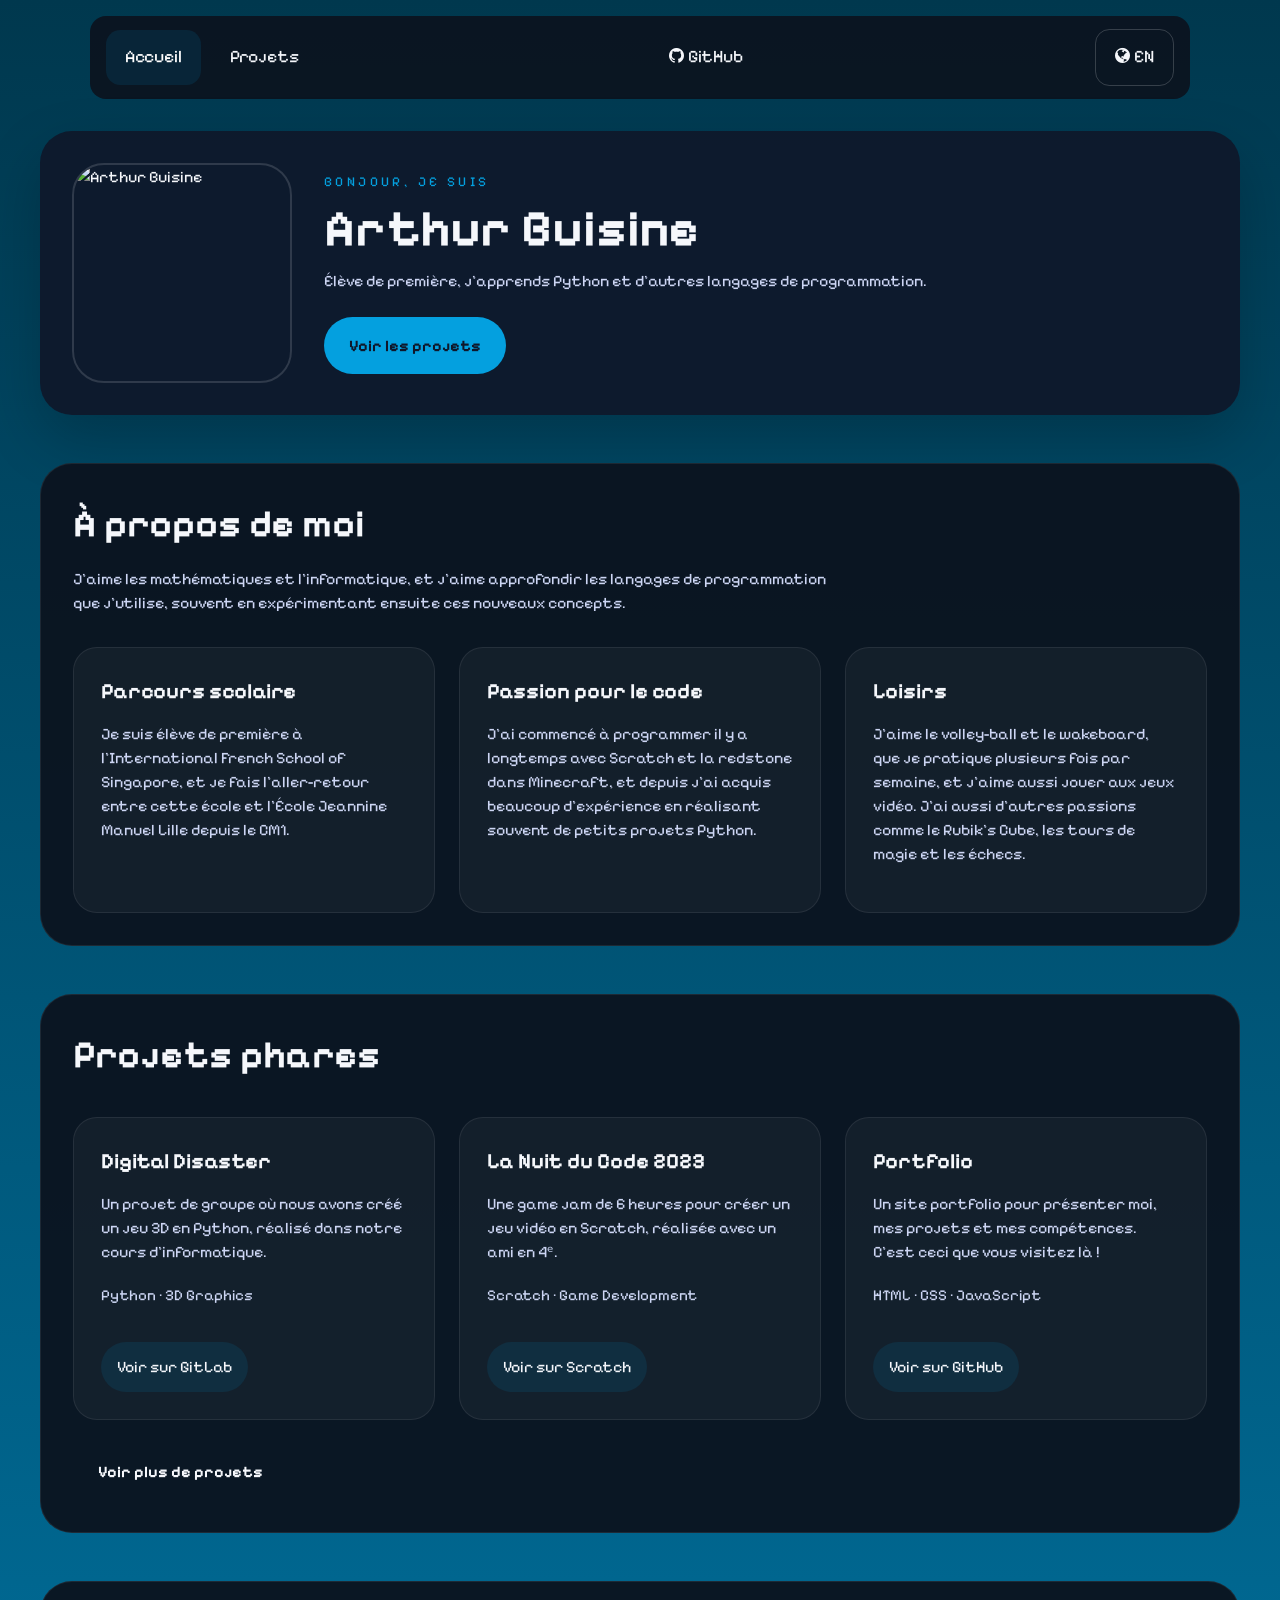
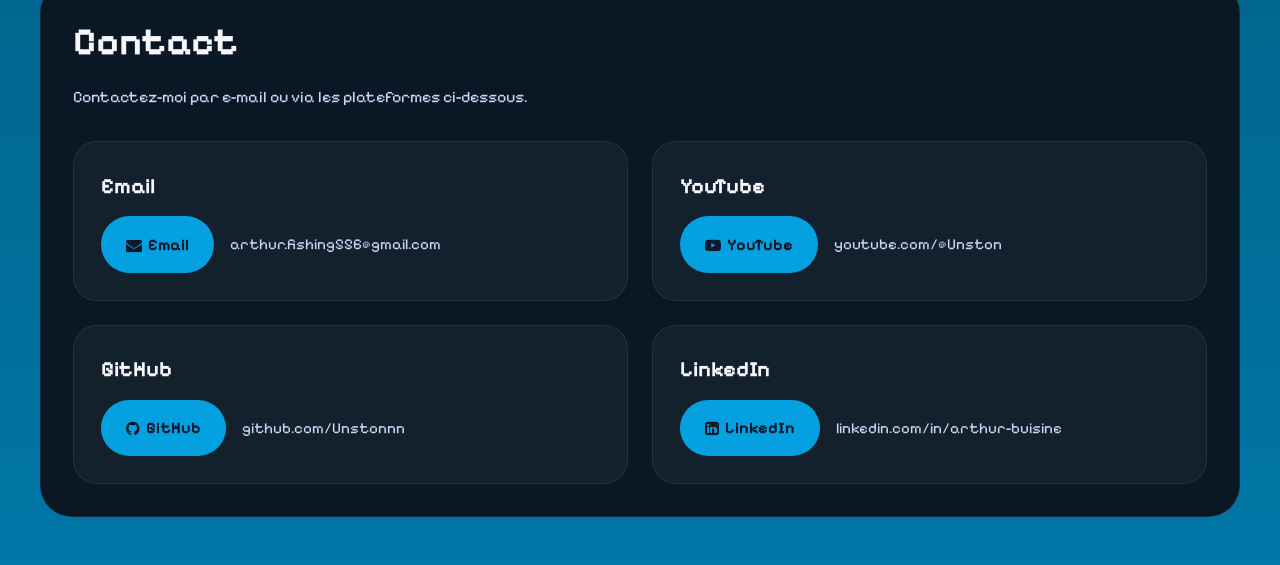
==== fr/index.html @ 14a2910e "Uploading website files" ====
<!DOCTYPE html>
<html lang="fr">
  <head>
    <meta charset="UTF-8">
    <meta http-equiv="X-UA-Compatible" content="IE=edge">
    <meta name="viewport" content="width=device-width, initial-scale=1.0">
    <link rel="stylesheet" href="style.css">
    <link rel="preconnect" href="https://fonts.googleapis.com">
    <link rel="preconnect" href="https://fonts.gstatic.com" crossorigin>
    <link href="https://fonts.googleapis.com/css2?family=Pixelify+Sans:wght@400..700&display=swap" rel="stylesheet">
    <link rel="stylesheet" href="https://cdnjs.cloudflare.com/ajax/libs/font-awesome/4.7.0/css/font-awesome.min.css">
    <link rel="icon" type="image/webp" href="https://lh3.googleusercontent.com/a/AEdFTp6S_bJy0uer4h3flo6Kh8U7zRvsUjUHsUW0j9g6tw=s288-p-rw-no">
    <title>Portfolio d'Arthur Buisine</title>
  </head>
  <body>
    <header>
      <div class="navigation">
        <a class="active" href="">Accueil</a>
        <a href="projects">Projets</a>
        <a class="split" href="https://github.com/Unstonnn" target="_blank" rel="noopener noreferrer"><i class="fa fa-github"></i> GitHub</a>
        <a class="split locale" href="../en"><i class="fa fa-globe" aria-hidden="true"></i> EN</a>
      </div>
    </header>

    <main>
      <section id="hero">
        <div class="hero-card">
          <img src="https://lh3.googleusercontent.com/a/AEdFTp6S_bJy0uer4h3flo6Kh8U7zRvsUjUHsUW0j9g6tw=s288-p-rw-no" alt="Arthur Buisine">
          <div class="hero-copy">
            <p class="eyebrow">Bonjour, je suis</p>
            <h1>Arthur Buisine</h1>
            <p class="hero-description">Élève de première, j'apprends Python et d'autres langages de programmation.</p>
            <div class="hero-actions">
              <a class="button primary" href="projects">Voir les projets</a>
            </div>
          </div>
        </div>
      </section>

      <section id="about" class="content-section">
        <div class="section-header">
          <h1>À propos de moi</h1>
          <p>J'aime les mathématiques et l'informatique, et j'aime approfondir les langages de programmation que j'utilise, souvent en expérimentant ensuite ces nouveaux concepts.</p>
        </div>

        <div class="projects-grid">
          <article class="project-card">
            <h2>Parcours scolaire</h2>
            <p>Je suis élève de première à l'International French School of Singapore, et je fais l'aller-retour entre cette école et l'École Jeannine Manuel Lille depuis le CM1.</p>
          </article>
          <article class="project-card">
            <h2>Passion pour le code</h2>
            <p>J'ai commencé à programmer il y a longtemps avec Scratch et la redstone dans Minecraft, et depuis j'ai acquis beaucoup d'expérience en réalisant souvent de petits projets Python.</p>
          </article>
          <article class="project-card">
            <h2>Loisirs</h2>
            <p>J'aime le volley-ball et le wakeboard, que je pratique plusieurs fois par semaine, et j'aime aussi jouer aux jeux vidéo. J'ai aussi d'autres passions comme le Rubik's Cube, les tours de magie et les échecs.</p>
          </article>
        </div>
      </section>

      <section id="projects">
        <div class="section-header">
          <h1>Projets phares</h1>
        </div>

        <div class="projects-grid">
          <article class="project-card">
            <h2>Digital Disaster</h2>
            <p>Un projet de groupe où nous avons créé un jeu 3D en Python, réalisé dans notre cours d'informatique.</p>
            <p class="project-tags">Python · 3D Graphics</p>
            <a class="project-link" href="https://gitlab.com/digitaldisaster/digitaldisaster" target="_blank" rel="noopener noreferrer">Voir sur GitLab</a>
          </article>

          <article class="project-card">
            <h2>La Nuit du Code 2023</h2>
            <p>Une game jam de 6 heures pour créer un jeu vidéo en Scratch, réalisée avec un ami en 4ᵉ.</p>
            <p class="project-tags">Scratch · Game Development</p>
            <a class="project-link" href="https://scratch.mit.edu/projects/854104059/" target="_blank" rel="noopener noreferrer">Voir sur Scratch</a>
          </article>

          <article class="project-card">
            <h2>Portfolio</h2>
            <p>Un site portfolio pour présenter moi, mes projets et mes compétences. C'est ceci que vous visitez là !</p>
            <p class="project-tags">HTML · CSS · JavaScript</p>
            <a class="project-link" href="https://github.com/Unstonnn/portfolio" target="_blank" rel="noopener noreferrer">Voir sur GitHub</a>
          </article>
        </div>

        <div class="projects-footer">
          <br>
          <a class="button outline" href="projects">Voir plus de projets</a>
        </div>
      </section>

      <section id="contact" class="content-section">
        <div class="section-header">
          <h1>Contact</h1>
          <p>Contactez-moi par e-mail ou via les plateformes ci-dessous.</p>
        </div>

        <div class="contact-grid">
          <article class="contact-card">
            <h2>Email</h2>
            <div class="contact-row">
              <a class="button primary" href="mailto:arthur.fishing556@gmail.com"><i class="fa fa-envelope" aria-hidden="true"></i>&nbsp;&nbsp;Email</a>
              <span class="contact-url">arthur.fishing556@gmail.com</span>
            </div>
          </article>
          <article class="contact-card">
            <h2>YouTube</h2>
            <div class="contact-row">
              <a class="button primary" href="https://www.youtube.com/@Unston" target="_blank" rel="noopener noreferrer"><i class="fa fa-youtube-play" aria-hidden="true"></i>&nbsp;&nbsp;YouTube</a>
              <span class="contact-url">youtube.com/@Unston</span>
            </div>
          </article>
          <article class="contact-card">
            <h2>GitHub</h2>
            <div class="contact-row">
              <a class="button primary" href="https://github.com/Unstonnn" target="_blank" rel="noopener noreferrer"><i class="fa fa-github" aria-hidden="true"></i>&nbsp;&nbsp;GitHub</a>
              <span class="contact-url">github.com/Unstonnn</span>
            </div>
          </article>
          <article class="contact-card">
            <h2>LinkedIn</h2>
            <div class="contact-row">
              <a class="button primary" href="https://www.linkedin.com/in/arthur-buisine" target="_blank" rel="noopener noreferrer"><i class="fa fa-linkedin-square" aria-hidden="true"></i>&nbsp;&nbsp;LinkedIn</a>
              <span class="contact-url">linkedin.com/in/arthur-buisine</span>
            </div>
          </article>
        </div>
      </section>
    </main>
  </body>
</html>
---- fr/style.css ----
:root {
  --bg-start: #00384e;
  --bg-end: #0077a7;
  --surface: rgba(15, 23, 42, 0.92);
  --text: #f5f7fb;
  --muted: #cdd6f4;
  --accent: #04a0df;
}

* {
  box-sizing: border-box;
}

body {
  margin: 0;
  min-height: 100vh;
  overflow-x: hidden;
  font-family: 'Pixelify Sans', sans-serif;
  color: var(--text);
  background: linear-gradient(180deg, var(--bg-start), var(--bg-end));
  line-height: 1.5;
}

img {
  max-width: 100%;
  height: auto;
  display: block;
}

a {
  color: inherit;
  text-decoration: none;
}

.navigation {
  display: flex;
  flex-wrap: wrap;
  align-items: center;
  justify-content: center;
  gap: 0.6rem;
  padding: 0.8rem 1rem;
  background: rgba(11, 19, 31, 0.92);
  border-radius: 1rem;
  margin: 1rem auto 0;
  width: min(1100px, calc(100% - 2rem));
}

.navigation a {
  padding: 0.9rem 1.2rem;
  color: var(--text);
  border-radius: 0.9rem;
  transition: background 0.25s ease, color 0.25s ease;
  font-size: clamp(0.95rem, 1.4vw, 1.1rem);
}

.navigation a:hover,
.navigation a.active {
  background: rgba(2, 119, 165, 0.16);
  color: #ffffff;
}

.navigation a.split {
  margin-left: auto;
}

.navigation a.locale {
  border: 1px solid rgba(255, 255, 255, 0.18);
}

main {
  width: min(1200px, calc(100% - 2rem));
  margin: 2rem auto 3rem;
}

#hero {
  background: var(--surface);
  border-radius: 2rem;
  padding: 2rem;
  box-shadow: 0 24px 60px rgba(0, 0, 0, 0.2);
}

.hero-card {
  display: grid;
  grid-template-columns: minmax(0, 220px) minmax(0, 1fr);
  gap: 2rem;
  align-items: center;
}

.hero-card img {
  width: min(220px, 70vw);
  aspect-ratio: 1 / 1;
  object-fit: cover;
  border-radius: 2rem;
  border: 2px solid rgba(255, 255, 255, 0.14);
  margin: 0 auto;
}

.hero-copy .eyebrow {
  text-transform: uppercase;
  letter-spacing: 0.25em;
  color: var(--accent);
  margin: 0 0 0.8rem;
  font-size: 0.85rem;
}

.hero-copy h1 {
  margin: 0;
  font-size: clamp(2.8rem, 4vw, 4.8rem);
  line-height: 0.95;
}

.hero-description {
  max-width: 720px;
  margin: 1rem 0 1.5rem;
  color: var(--muted);
  font-size: clamp(1rem, 1.25vw, 1.2rem);
}

.hero-actions {
  display: flex;
  flex-wrap: wrap;
  gap: 1rem;
}

.button {
  display: inline-flex;
  align-items: center;
  justify-content: center;
  padding: 0.95rem 1.5rem;
  border-radius: 999px;
  border: 1px solid transparent;
  transition: transform 0.2s ease, background 0.2s ease, border-color 0.2s ease;
  font-weight: 700;
}

.button:hover {
  transform: translateY(-1px);
}

.button.primary {
  background: var(--accent);
  color: #0f172a;
}

#projects,
.content-section {
  margin-top: 3rem;
  padding: 2rem;
  background: rgba(11, 19, 31, 0.95);
  border-radius: 2rem;
  border: 1px solid rgba(255, 255, 255, 0.08);
}

.section-header {
  max-width: 760px;
  margin-bottom: 2rem;
}

.section-header h1 {
  margin: 0;
  font-size: clamp(2.2rem, 3vw, 3rem);
}

.section-header p {
  margin: 0.85rem 0 0;
  color: var(--muted);
  font-size: 1rem;
}

.projects-grid {
  display: grid;
  grid-template-columns: repeat(3, minmax(0, 1fr));
  gap: 1.5rem;
}

.project-card,
.contact-card {
  background: rgba(255, 255, 255, 0.04);
  border: 1px solid rgba(255, 255, 255, 0.08);
  border-radius: 1.5rem;
  padding: 1.7rem;
  transition: transform 0.2s ease, border-color 0.2s ease;
}

.project-detail .project-card {
  display: grid;
  grid-template-columns: 1fr 1fr;
  gap: 2rem;
  align-items: stretch;
}

.project-content {
  display: flex;
  flex-direction: column;
  height: 100%;
}

.project-content > p:first-child {
  flex: 1 0 auto;
}

.project-image {
  width: 100%;
  border-radius: 1.25rem;
  object-fit: cover;
  height: 260px;
}

.project-card:hover,
.contact-card:hover {
  transform: translateY(-4px);
  border-color: rgba(4, 160, 223, 0.4);
}

.project-card h2,
.contact-card h2 {
  margin: 0 0 0.9rem;
  font-size: 1.35rem;
}

.project-card p,
.contact-card p {
  margin: 0 0 1.2rem;
  color: var(--muted);
}

.project-tags {
  display: inline-block;
  margin-bottom: 1.3rem;
  color: rgba(255, 255, 255, 0.72);
  font-size: 0.95rem;
}

.project-link {
  display: inline-flex;
  align-items: center;
  gap: 0.5rem;
  padding: 0.8rem 1rem;
  border-radius: 999px;
  background: rgba(2, 119, 165, 0.16);
  color: var(--text);
  margin-top: 1rem;
  display: block;
  width: fit-content;
}

.contact-grid {
  display: grid;
  grid-template-columns: repeat(2, minmax(0, 1fr));
  gap: 1.5rem;
}

.contact-row {
  display: flex;
  flex-wrap: wrap;
  align-items: center;
  gap: 1rem;
}

.contact-url {
  color: var(--muted);
  font-size: 0.95rem;
  word-break: break-all;
}

@media (max-width: 940px) {
  .projects-grid,
  .contact-grid {
    grid-template-columns: 1fr 1fr;
  }
}

@media (max-width: 760px) {
  .navigation {
    justify-content: center;
    gap: 0.5rem;
    padding: 0.75rem 0.9rem;
  }

  .navigation a {
    padding: 0.85rem 1rem;
  }

  .hero-card {
    grid-template-columns: 1fr;
    text-align: center;
  }

  .hero-card img {
    margin: 0 auto;
  }

  .project-detail .project-card {
    grid-template-columns: 1fr;
  }

  .projects-grid,
  .contact-grid {
    grid-template-columns: 1fr;
  }

  .project-card,
  .contact-card,
  #projects,
  .content-section {
    padding: 1.5rem;
  }

  .project-image {
    height: auto;
    min-height: 180px;
  }

  .hero-copy h1 {
    font-size: clamp(2.2rem, 6vw, 3.4rem);
  }

  .navigation a.split {
    margin-left: 0;
  }
}

@media (max-width: 560px) {
  main {
    margin: 1rem auto 2rem;
  }

  .navigation {
    width: calc(100% - 1rem);
  }

  .navigation a {
    flex: 1 1 100%;
    min-width: 0;
    text-align: center;
  }

  .hero-description,
  .section-header p,
  .project-card p,
  .contact-card p,
  .project-tags,
  .contact-url {
    font-size: 0.98rem;
  }

  .button,
  .project-link {
    width: 100%;
  }
}
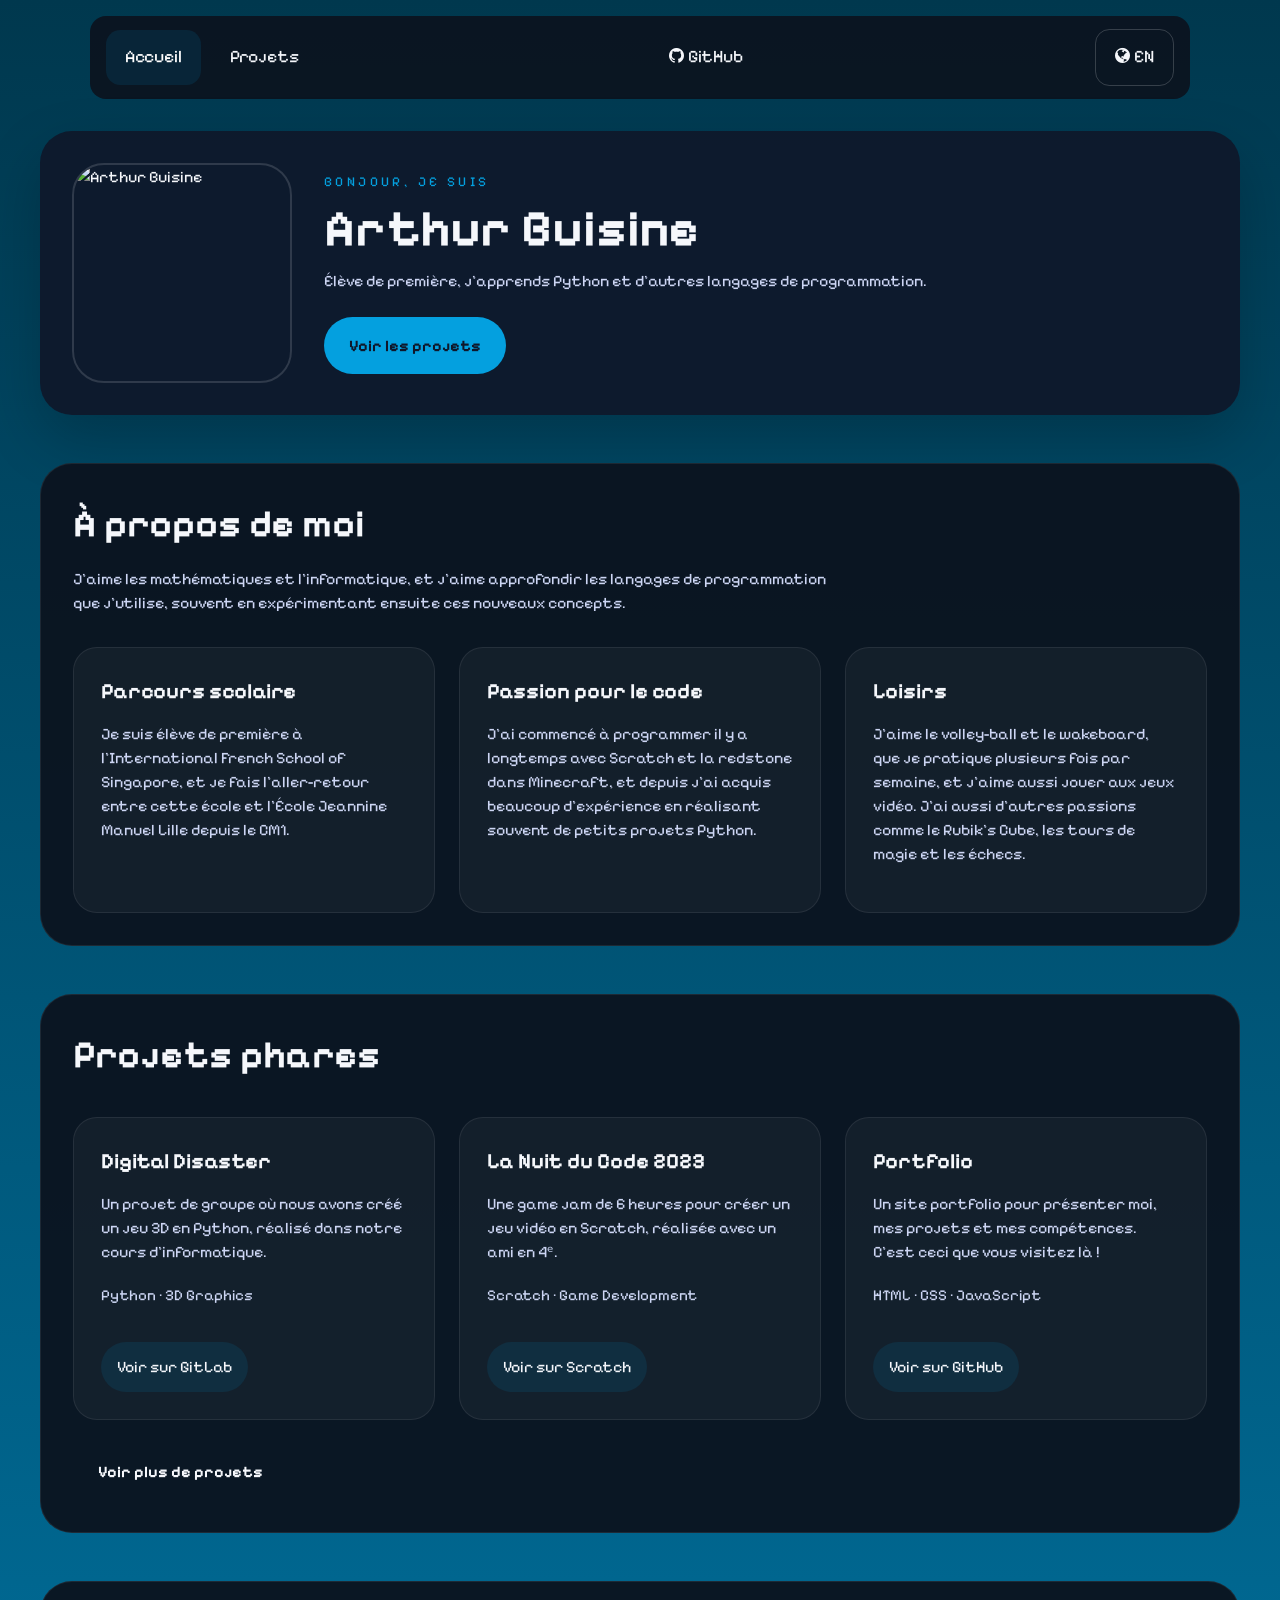
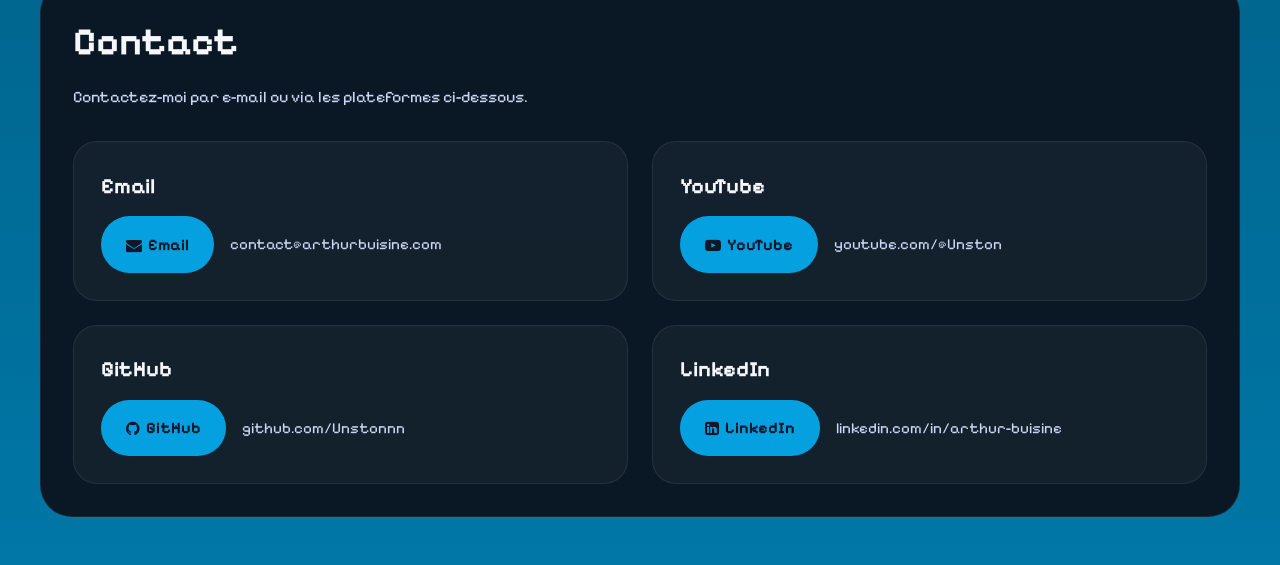
==== commit 879bfd30: "Changed email" ====
--- a/fr/index.html
+++ b/fr/index.html
@@ -103,8 +103,8 @@
           <article class="contact-card">
             <h2>Email</h2>
             <div class="contact-row">
-              <a class="button primary" href="mailto:arthur.fishing556@gmail.com"><i class="fa fa-envelope" aria-hidden="true"></i>&nbsp;&nbsp;Email</a>
-              <span class="contact-url">arthur.fishing556@gmail.com</span>
+              <a class="button primary" href="mailto:contact@arthurbuisine.com"><i class="fa fa-envelope" aria-hidden="true"></i>&nbsp;&nbsp;Email</a>
+              <span class="contact-url">contact@arthurbuisine.com</span>
             </div>
           </article>
           <article class="contact-card">
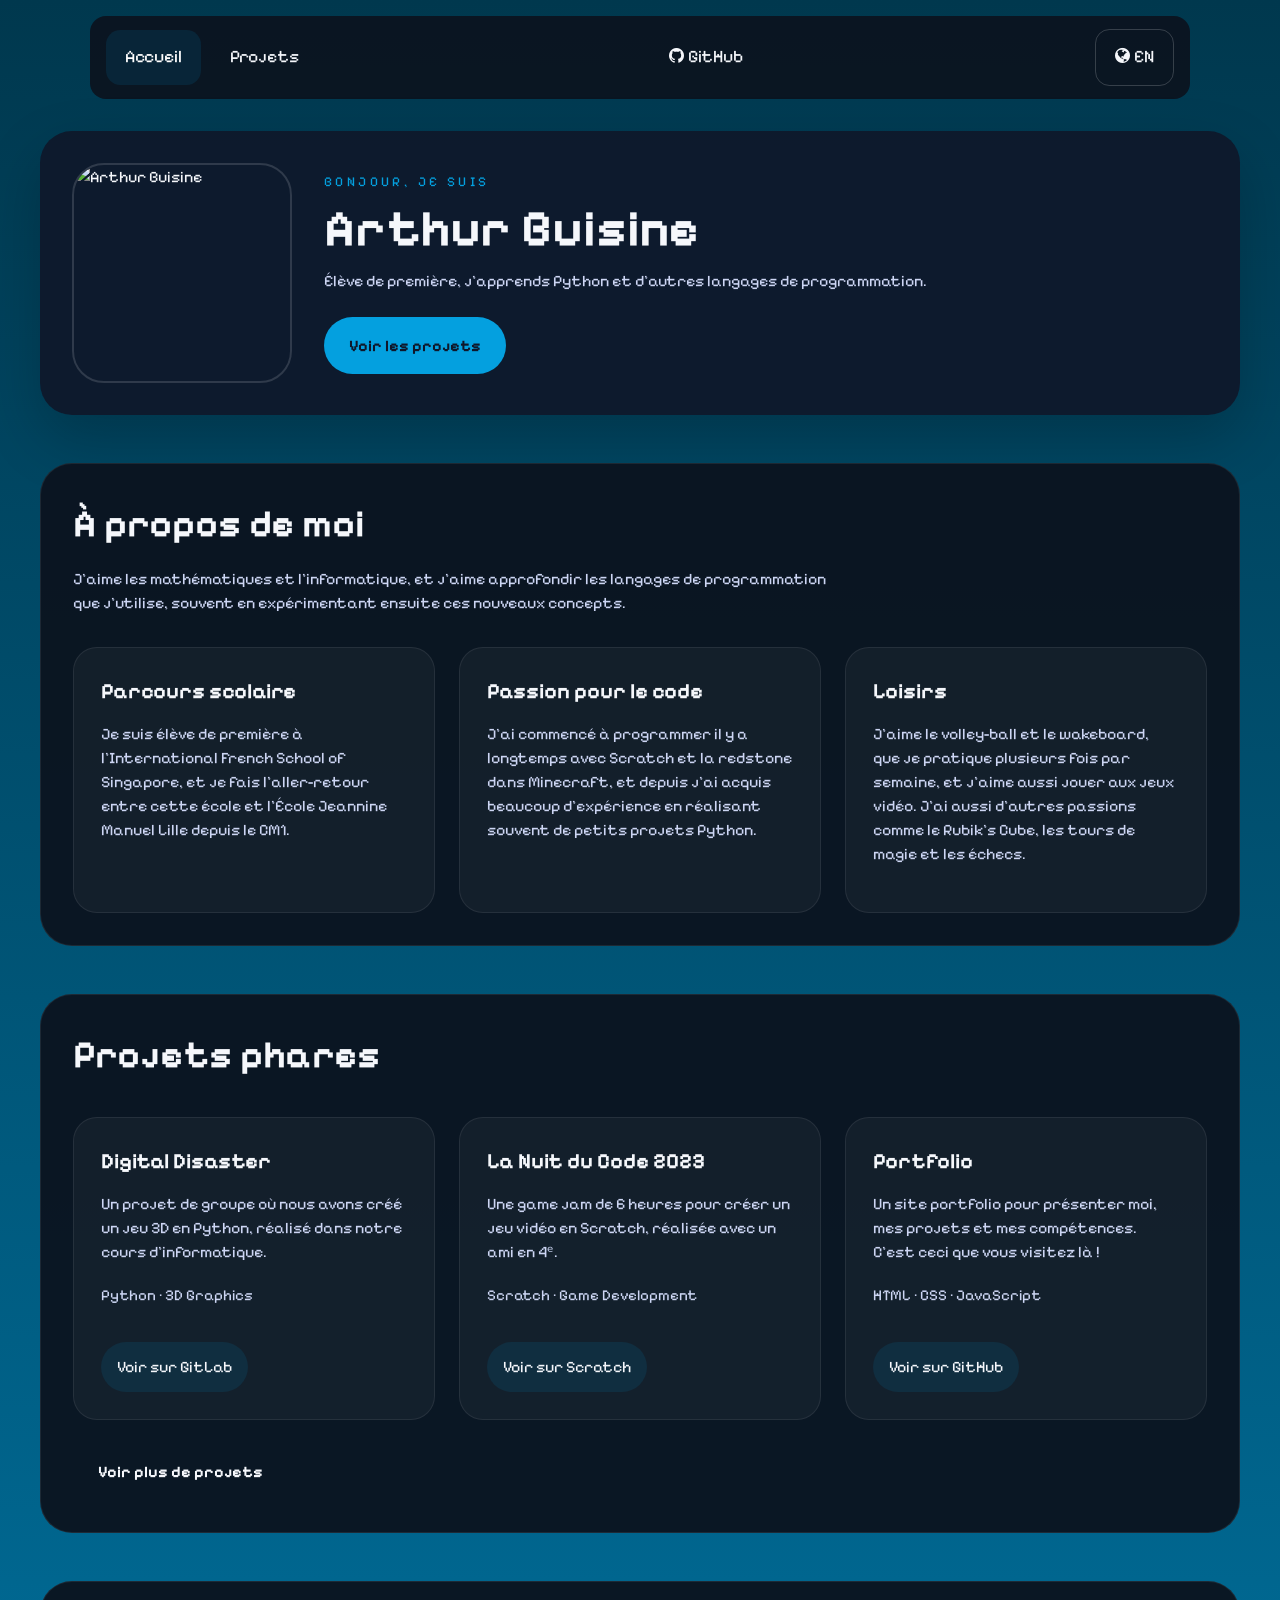
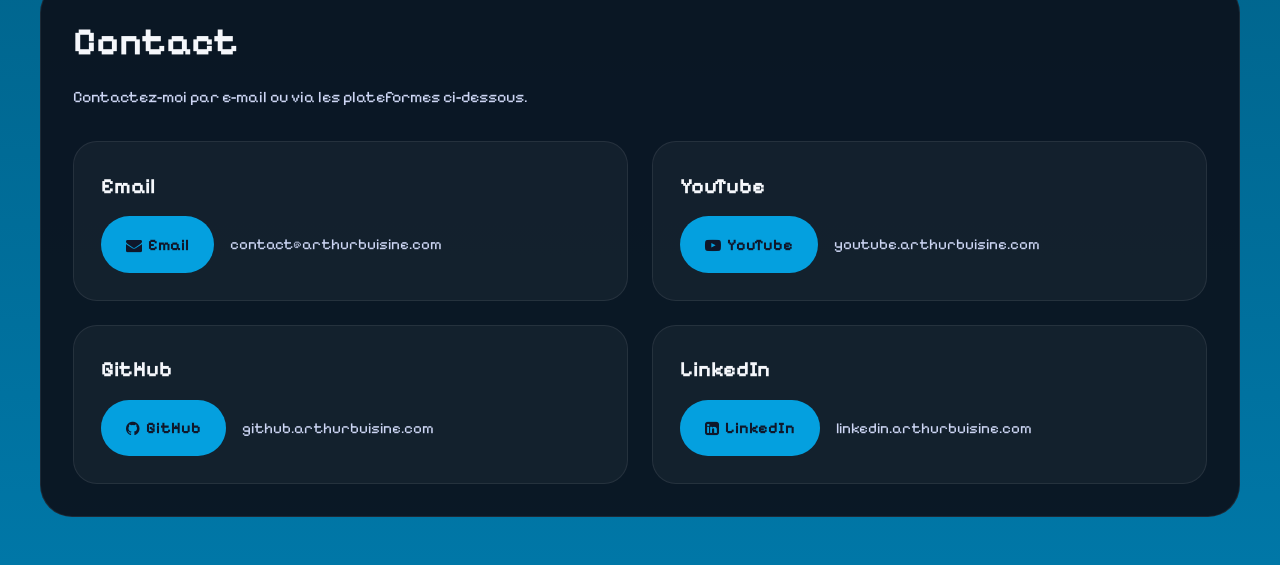
==== commit 06b776e5: "Changed sites" ====
--- a/fr/index.html
+++ b/fr/index.html
@@ -111,21 +111,21 @@
             <h2>YouTube</h2>
             <div class="contact-row">
               <a class="button primary" href="https://www.youtube.com/@Unston" target="_blank" rel="noopener noreferrer"><i class="fa fa-youtube-play" aria-hidden="true"></i>&nbsp;&nbsp;YouTube</a>
-              <span class="contact-url">youtube.com/@Unston</span>
+              <span class="contact-url">youtube.arthurbuisine.com</span>
             </div>
           </article>
           <article class="contact-card">
             <h2>GitHub</h2>
             <div class="contact-row">
               <a class="button primary" href="https://github.com/Unstonnn" target="_blank" rel="noopener noreferrer"><i class="fa fa-github" aria-hidden="true"></i>&nbsp;&nbsp;GitHub</a>
-              <span class="contact-url">github.com/Unstonnn</span>
+              <span class="contact-url">github.arthurbuisine.com</span>
             </div>
           </article>
           <article class="contact-card">
             <h2>LinkedIn</h2>
             <div class="contact-row">
               <a class="button primary" href="https://www.linkedin.com/in/arthur-buisine" target="_blank" rel="noopener noreferrer"><i class="fa fa-linkedin-square" aria-hidden="true"></i>&nbsp;&nbsp;LinkedIn</a>
-              <span class="contact-url">linkedin.com/in/arthur-buisine</span>
+              <span class="contact-url">linkedin.arthurbuisine.com</span>
             </div>
           </article>
         </div>
